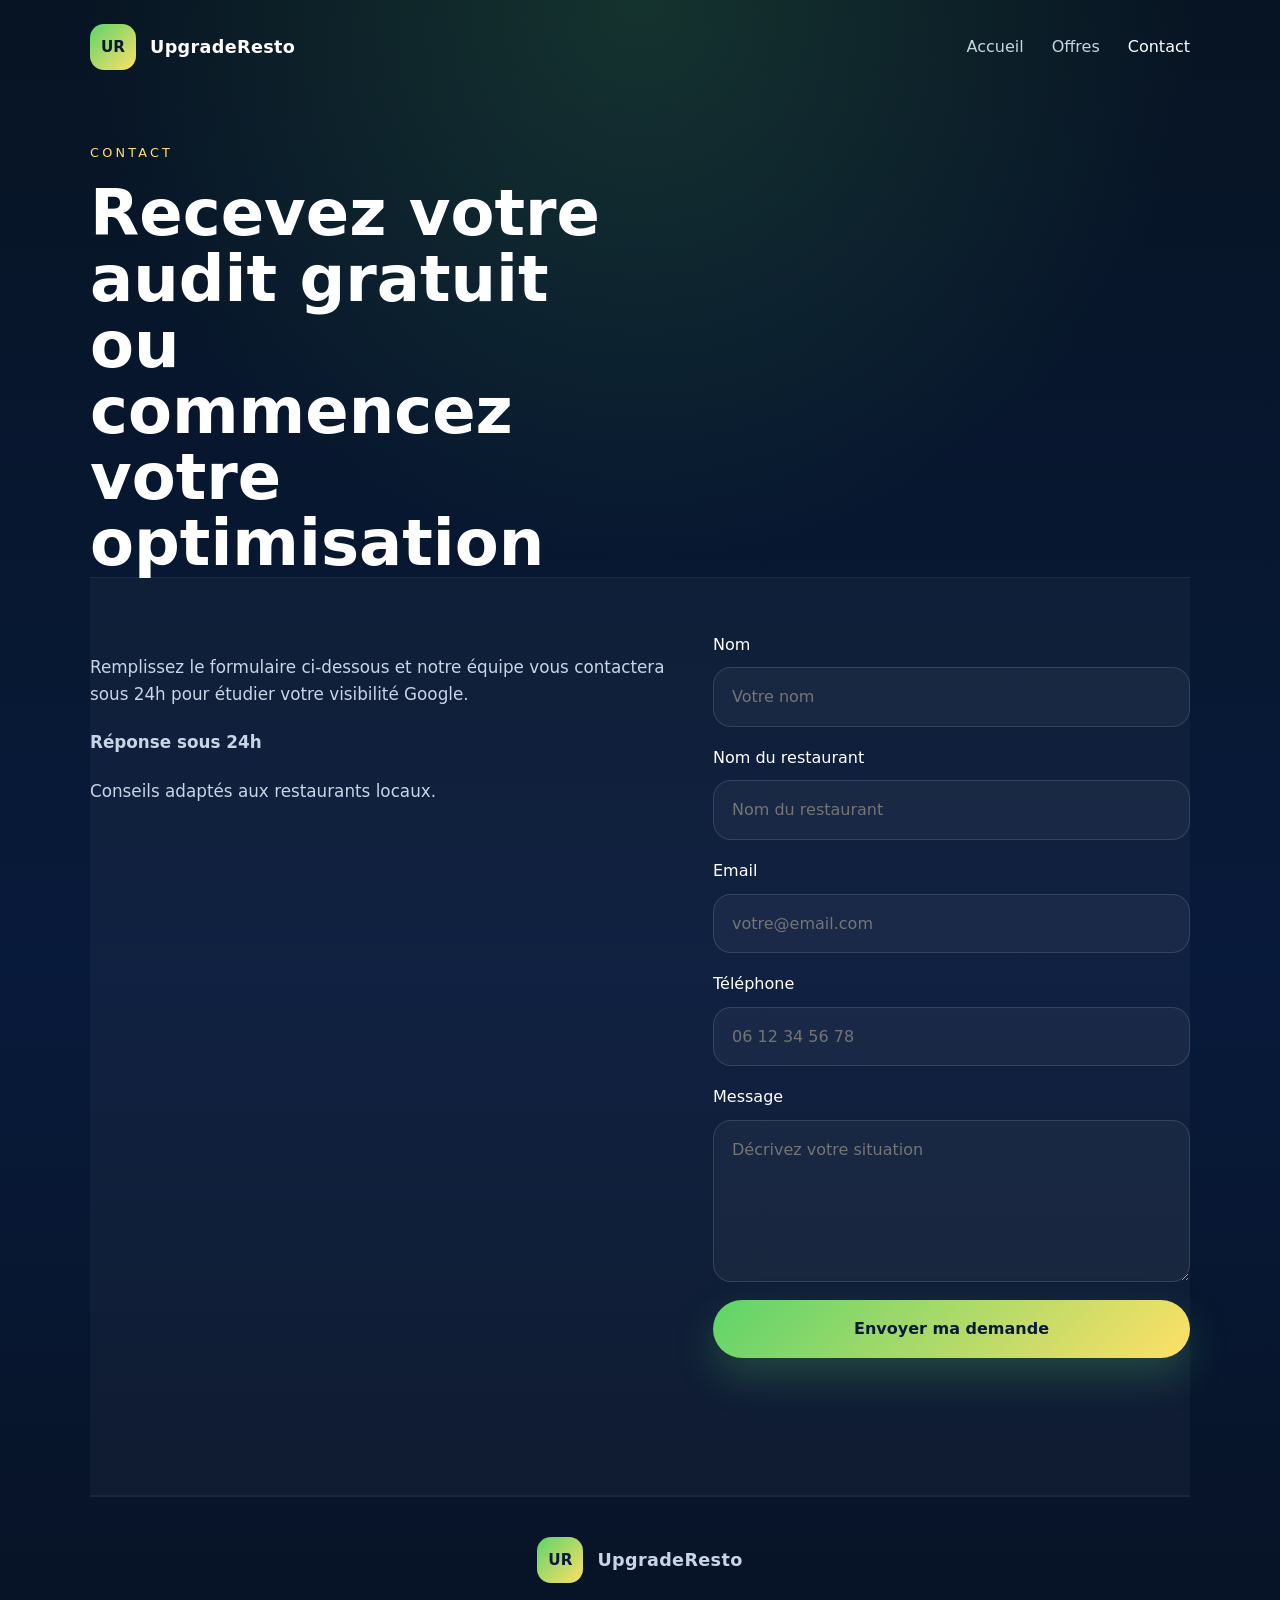
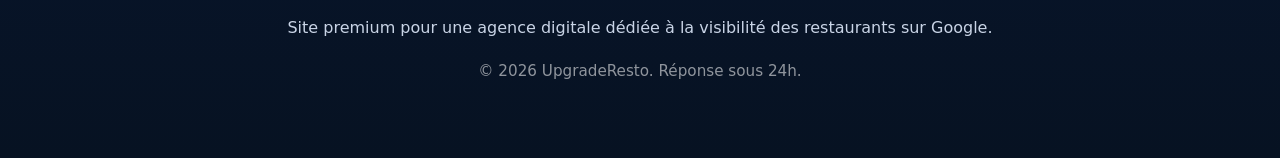
==== contact.html @ 26a1ed91 "Ajout du site UpgradeResto pour GitHub Pages" ====
<!DOCTYPE html>
<html lang="fr">
  <head>
    <meta charset="UTF-8" />
    <meta name="viewport" content="width=device-width, initial-scale=1.0" />
    <title>Contact — UpgradeResto</title>
    <meta
      name="description"
      content="Contactez UpgradeResto pour recevoir votre audit gratuit ou démarrer l'optimisation de votre fiche Google."
    />
    <link rel="stylesheet" href="styles.css" />
  </head>
  <body>
    <header class="site-header">
      <div class="brand">
        <span class="brand-mark">UR</span>
        <span class="brand-text">UpgradeResto</span>
      </div>
      <nav class="main-nav" aria-label="Navigation principale">
        <a href="index.html" class="nav-link">Accueil</a>
        <a href="offres.html" class="nav-link">Offres</a>
        <a href="contact.html" class="nav-link active">Contact</a>
      </nav>
    </header>

    <main>
      <section class="section hero-small">
        <p class="eyebrow">Contact</p>
        <h1>Recevez votre audit gratuit ou commencez votre optimisation</h1>
      </section>

      <section class="section section-soft contact-section">
        <div class="contact-grid">
          <div>
            <p class="section-copy">
              Remplissez le formulaire ci-dessous et notre équipe vous contactera sous 24h pour étudier votre visibilité Google.
            </p>
            <div class="contact-info">
              <p><strong>Réponse sous 24h</strong></p>
              <p>Conseils adaptés aux restaurants locaux.</p>
            </div>
          </div>

          <form id="contact-form" class="contact-form">
            <label>
              Nom
              <input type="text" name="name" placeholder="Votre nom" required />
            </label>
            <label>
              Nom du restaurant
              <input type="text" name="restaurant" placeholder="Nom du restaurant" required />
            </label>
            <label>
              Email
              <input type="email" name="email" placeholder="votre@email.com" required />
            </label>
            <label>
              Téléphone
              <input type="tel" name="phone" placeholder="06 12 34 56 78" required />
            </label>
            <label>
              Message
              <textarea name="message" rows="5" placeholder="Décrivez votre situation" required></textarea>
            </label>
            <button type="submit" class="btn btn-primary">Envoyer ma demande</button>
            <p id="form-message" class="form-message" aria-live="polite"></p>
          </form>
        </div>
      </section>
    </main>

    <footer class="site-footer">
      <div class="footer-brand">
        <span class="brand-mark">UR</span>
        <span class="brand-text">UpgradeResto</span>
      </div>
      <p>Site premium pour une agence digitale dédiée à la visibilité des restaurants sur Google.</p>
      <p class="footer-note">© 2026 UpgradeResto. Réponse sous 24h.</p>
    </footer>

    <script src="script.js"></script>
  </body>
</html>
---- styles.css ----
:root {
  color-scheme: dark;
  --bg: #081a3b;
  --surface: #0f2754;
  --surface-soft: #122f65;
  --text: #ffffff;
  --muted: #c9d4e6;
  --accent: #5dd46b;
  --accent-soft: #d8ffe1;
  --accent-alt: #ffe066;
  --border: rgba(255, 255, 255, 0.12);
  --shadow: 0 24px 80px rgba(0, 0, 0, 0.18);
}

* {
  box-sizing: border-box;
}

html,
body {
  margin: 0;
  min-height: 100%;
}

body {
  font-family: Inter, system-ui, -apple-system, BlinkMacSystemFont, "Segoe UI", sans-serif;
  background: radial-gradient(circle at top, rgba(93, 212, 107, 0.16), transparent 30%),
    linear-gradient(180deg, #071423 0%, #081a3b 55%, #071222 100%);
  color: var(--text);
  line-height: 1.6;
}

img {
  max-width: 100%;
}

a {
  color: inherit;
  text-decoration: none;
}

button,
input,
textarea {
  font: inherit;
}

.site-header,
.site-footer {
  width: min(1100px, calc(100% - 32px));
  margin: 0 auto;
}

.site-header {
  display: flex;
  align-items: center;
  justify-content: space-between;
  padding: 24px 0 18px;
}

.brand {
  display: inline-flex;
  align-items: center;
  gap: 14px;
}

.brand-mark {
  display: inline-flex;
  align-items: center;
  justify-content: center;
  width: 46px;
  height: 46px;
  border-radius: 14px;
  background: linear-gradient(135deg, var(--accent), var(--accent-alt));
  color: #081a3b;
  font-size: 0.95rem;
  font-weight: 800;
}

.brand-text {
  font-size: 1.1rem;
  letter-spacing: 0.02em;
  font-weight: 700;
}

.main-nav {
  display: flex;
  gap: 28px;
  flex-wrap: wrap;
}

.nav-link {
  color: var(--muted);
  font-weight: 500;
  transition: color 0.2s ease;
}

.nav-link:hover,
.nav-link.active {
  color: var(--text);
}

.main-nav .nav-link.active {
  position: relative;
}

.hero,
.section,
.section-soft,
.hero-small {
  width: min(1100px, calc(100% - 32px));
  margin: 0 auto;
}

.hero {
  display: grid;
  grid-template-columns: 1.2fr 1fr;
  gap: 44px;
  align-items: center;
  padding: 64px 0 42px;
}

.hero-copy {
  max-width: 640px;
}

.eyebrow {
  text-transform: uppercase;
  letter-spacing: 0.25em;
  color: var(--accent-alt);
  font-size: 0.8rem;
  margin-bottom: 18px;
}

h1,
h2,
h3 {
  margin: 0;
}

h1 {
  font-size: clamp(2.3rem, 5vw, 4rem);
  line-height: 1.03;
  max-width: 12ch;
}

.hero-text,
.section-copy,
.contact-info p {
  color: var(--muted);
  max-width: 700px;
  margin-top: 22px;
  font-size: 1.05rem;
}

.hero-actions {
  display: flex;
  flex-wrap: wrap;
  gap: 16px;
  margin-top: 34px;
}

.btn {
  display: inline-flex;
  align-items: center;
  justify-content: center;
  padding: 16px 28px;
  border-radius: 999px;
  font-weight: 700;
  transition: transform 0.2s ease, box-shadow 0.2s ease, background 0.2s ease;
  border: none;
  cursor: pointer;
}

.btn:hover {
  transform: translateY(-1px);
}

.btn-primary {
  background: linear-gradient(135deg, var(--accent), var(--accent-alt));
  color: #081a3b;
  box-shadow: 0 18px 40px rgba(93, 212, 107, 0.23);
}

.btn-secondary {
  background: rgba(255, 255, 255, 0.08);
  color: var(--text);
  border: 1px solid rgba(255, 255, 255, 0.12);
}

.hero-visual {
  position: relative;
}

.phone-mockup {
  width: 100%;
  max-width: 360px;
  margin: 0 auto;
  border-radius: 40px;
  overflow: hidden;
  border: 1px solid rgba(255, 255, 255, 0.08);
  background: linear-gradient(180deg, rgba(255, 255, 255, 0.08), rgba(255, 255, 255, 0.03));
  box-shadow: var(--shadow);
}

.phone-header {
  display: flex;
  align-items: center;
  gap: 10px;
  padding: 18px;
}

.phone-header span {
  width: 10px;
  height: 10px;
  border-radius: 50%;
  background: rgba(255, 255, 255, 0.6);
}

.phone-screen {
  padding: 24px;
}

.rating-bar {
  display: flex;
  align-items: center;
  justify-content: space-between;
  gap: 16px;
  margin-bottom: 22px;
  color: var(--text);
}

.rating-bar span {
  font-size: 1.4rem;
  font-weight: 700;
}

.stars {
  color: var(--accent-alt);
  letter-spacing: 0.08em;
}

.google-card {
  padding: 22px;
  border-radius: 24px;
  background: rgba(255, 255, 255, 0.08);
  border: 1px solid rgba(255, 255, 255, 0.1);
}

.google-card h2 {
  font-size: 1.2rem;
  margin-bottom: 10px;
}

.google-card p {
  color: var(--muted);
  margin: 0 0 14px;
}

.card-meta {
  display: flex;
  gap: 12px;
  flex-wrap: wrap;
  color: var(--accent-alt);
  font-size: 0.95rem;
}

.map-preview {
  height: 180px;
  margin-top: 20px;
  border-radius: 28px;
  background: linear-gradient(135deg, rgba(93, 212, 107, 0.18), rgba(255, 224, 102, 0.18));
}

.section {
  padding: 54px 0;
}

.section-soft {
  padding: 54px 0;
  background: rgba(255, 255, 255, 0.03);
  border-top: 1px solid rgba(255, 255, 255, 0.06);
  border-bottom: 1px solid rgba(255, 255, 255, 0.06);
}

.section-header {
  margin-bottom: 28px;
}

.section-header h2 {
  font-size: clamp(2rem, 3vw, 2.8rem);
  max-width: 10ch;
}

.grid {
  display: grid;
  gap: 24px;
}

.cards-grid {
  grid-template-columns: repeat(2, minmax(0, 1fr));
}

.card,
.offer-card {
  background: rgba(255, 255, 255, 0.05);
  border: 1px solid rgba(255, 255, 255, 0.08);
  border-radius: 28px;
  padding: 28px;
  box-shadow: inset 0 0 0 1px rgba(255, 255, 255, 0.01);
}

.card h3,
.offer-card h2 {
  margin-bottom: 14px;
}

.card p,
.offer-card p,
.offer-card li {
  color: var(--muted);
}

.offer-card ul {
  padding-left: 18px;
  margin: 16px 0;
  list-style: disc;
}

.offer-label {
  display: inline-flex;
  align-items: center;
  justify-content: center;
  padding: 10px 16px;
  border-radius: 999px;
  background: rgba(93, 212, 107, 0.16);
  color: var(--accent);
  font-weight: 700;
  font-size: 0.88rem;
}

.price {
  margin: 20px 0 0;
  font-size: 1rem;
  color: var(--text);
}

.site-footer {
  padding: 40px 0 60px;
  color: var(--muted);
  border-top: 1px solid rgba(255, 255, 255, 0.08);
  text-align: center;
}

.footer-brand {
  display: inline-flex;
  align-items: center;
  gap: 14px;
  margin-bottom: 16px;
}

.footer-note {
  margin-top: 18px;
  color: rgba(255, 255, 255, 0.55);
  font-size: 0.95rem;
}

.hero-small {
  padding: 42px 0 0;
}

.contact-section {
  padding-bottom: 72px;
}

.contact-grid {
  display: grid;
  grid-template-columns: 1.1fr 0.9fr;
  gap: 40px;
  align-items: start;
}

.contact-form {
  display: grid;
  gap: 18px;
}

.contact-form label {
  display: grid;
  gap: 10px;
  font-weight: 500;
  color: var(--text);
}

.contact-form input,
.contact-form textarea {
  width: 100%;
  padding: 16px 18px;
  border-radius: 18px;
  border: 1px solid rgba(255, 255, 255, 0.12);
  background: rgba(255, 255, 255, 0.04);
  color: var(--text);
}

.contact-form input:focus,
.contact-form textarea:focus {
  outline: none;
  border-color: rgba(93, 212, 107, 0.7);
  box-shadow: 0 0 0 4px rgba(93, 212, 107, 0.12);
}

.form-message {
  margin-top: 8px;
  font-size: 0.96rem;
  color: var(--accent);
  min-height: 1.5rem;
}

@media (max-width: 900px) {
  .hero,
  .contact-grid,
  .cards-grid {
    grid-template-columns: 1fr;
  }

  .hero {
    padding-top: 44px;
  }
}

@media (max-width: 640px) {
  .site-header,
  .site-footer,
  .hero,
  .section,
  .section-soft,
  .hero-small {
    width: min(100%, calc(100% - 24px));
  }

  .site-header {
    flex-direction: column;
    align-items: flex-start;
    gap: 18px;
    padding-top: 22px;
  }

  .main-nav {
    gap: 18px;
  }

  .hero h1,
  .section-header h2 {
    font-size: 2.4rem;
  }

  .contact-grid {
    gap: 28px;
  }
}
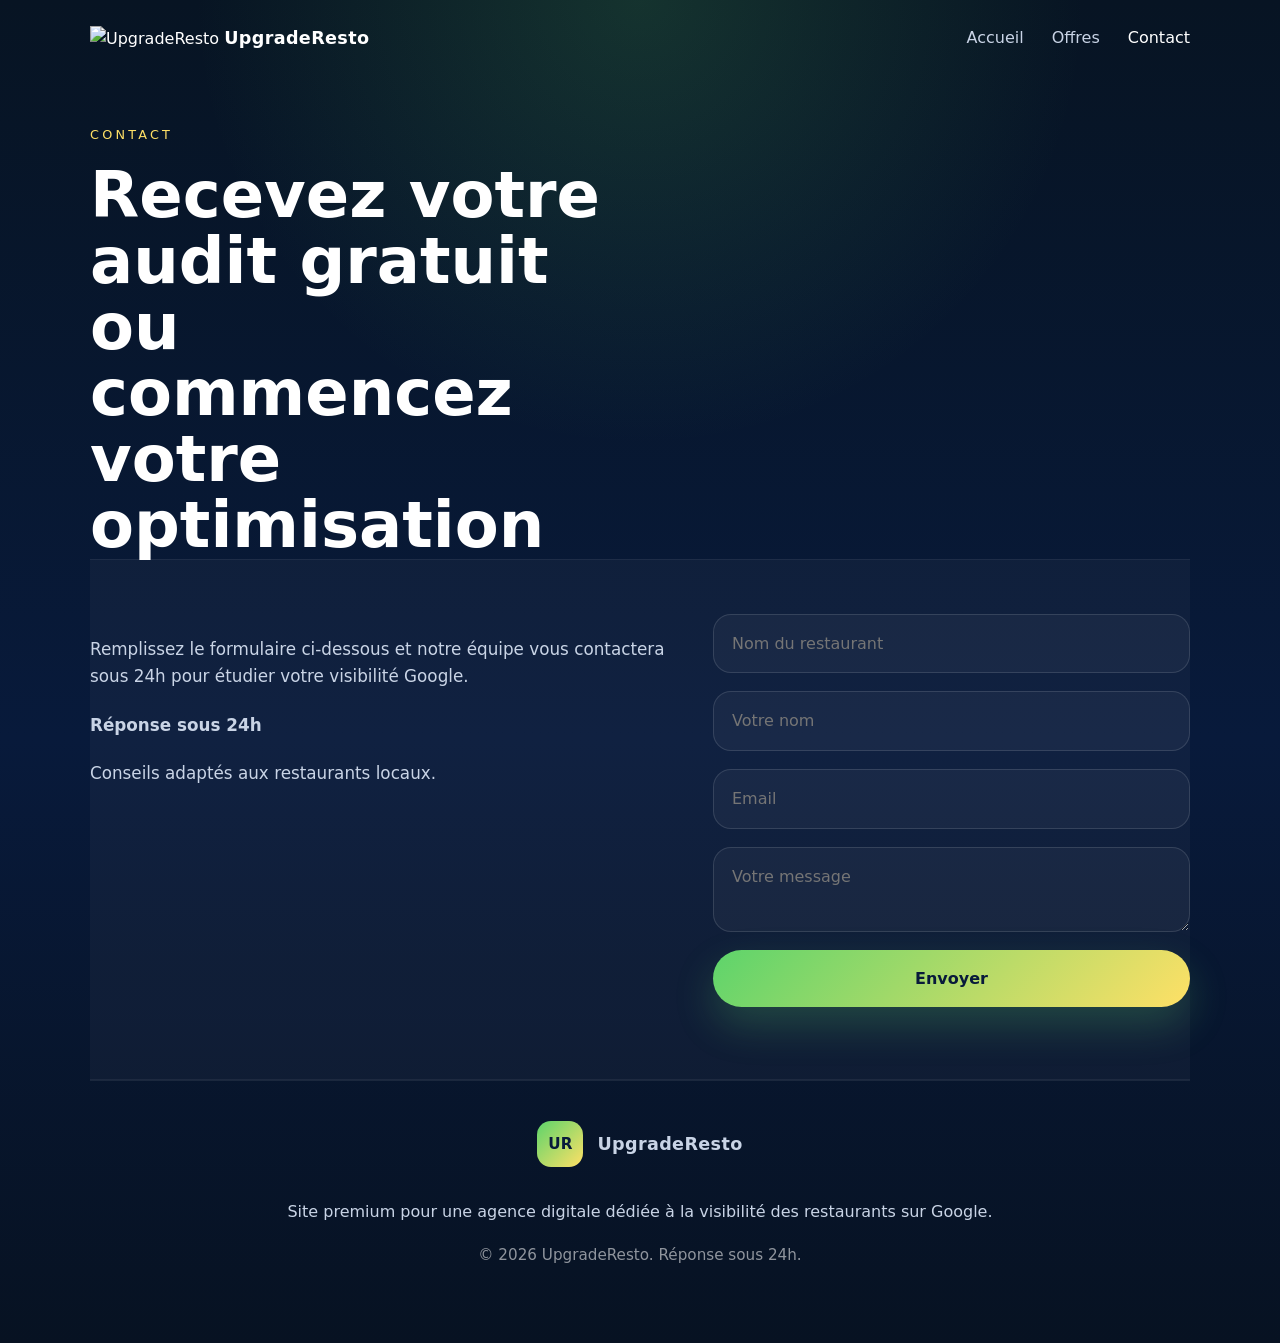
==== commit 7d877d1e: "Mettre à jour contact.html, script.js et ajouter logo.png" ====
--- a/contact.html
+++ b/contact.html
@@ -12,10 +12,10 @@
   </head>
   <body>
     <header class="site-header">
-      <div class="brand">
-        <span class="brand-mark">UR</span>
+      <a href="index.html" class="logo">
+        <img src="images/logo.png" alt="UpgradeResto" />
         <span class="brand-text">UpgradeResto</span>
-      </div>
+      </a>
       <nav class="main-nav" aria-label="Navigation principale">
         <a href="index.html" class="nav-link">Accueil</a>
         <a href="offres.html" class="nav-link">Offres</a>
@@ -41,29 +41,13 @@
             </div>
           </div>
 
-          <form id="contact-form" class="contact-form">
-            <label>
-              Nom
-              <input type="text" name="name" placeholder="Votre nom" required />
-            </label>
-            <label>
-              Nom du restaurant
-              <input type="text" name="restaurant" placeholder="Nom du restaurant" required />
-            </label>
-            <label>
-              Email
-              <input type="email" name="email" placeholder="votre@email.com" required />
-            </label>
-            <label>
-              Téléphone
-              <input type="tel" name="phone" placeholder="06 12 34 56 78" required />
-            </label>
-            <label>
-              Message
-              <textarea name="message" rows="5" placeholder="Décrivez votre situation" required></textarea>
-            </label>
-            <button type="submit" class="btn btn-primary">Envoyer ma demande</button>
-            <p id="form-message" class="form-message" aria-live="polite"></p>
+          <form id="contact-form" class="contact-form" action="https://formspree.io/f/mlgyeljj" method="POST">
+            <input type="hidden" name="_next" value="https://yanisprades43-prog.github.io/upgraderesto-site/merci.html">
+            <input type="text" name="restaurant" placeholder="Nom du restaurant" required />
+            <input type="text" name="nom" placeholder="Votre nom" required />
+            <input type="email" name="email" placeholder="Email" required />
+            <textarea name="message" placeholder="Votre message" required></textarea>
+            <button type="submit" class="btn btn-primary">Envoyer</button>
           </form>
         </div>
       </section>
@@ -79,5 +63,7 @@
     </footer>
 
     <script src="script.js"></script>
+
   </body>
+
 </html>
